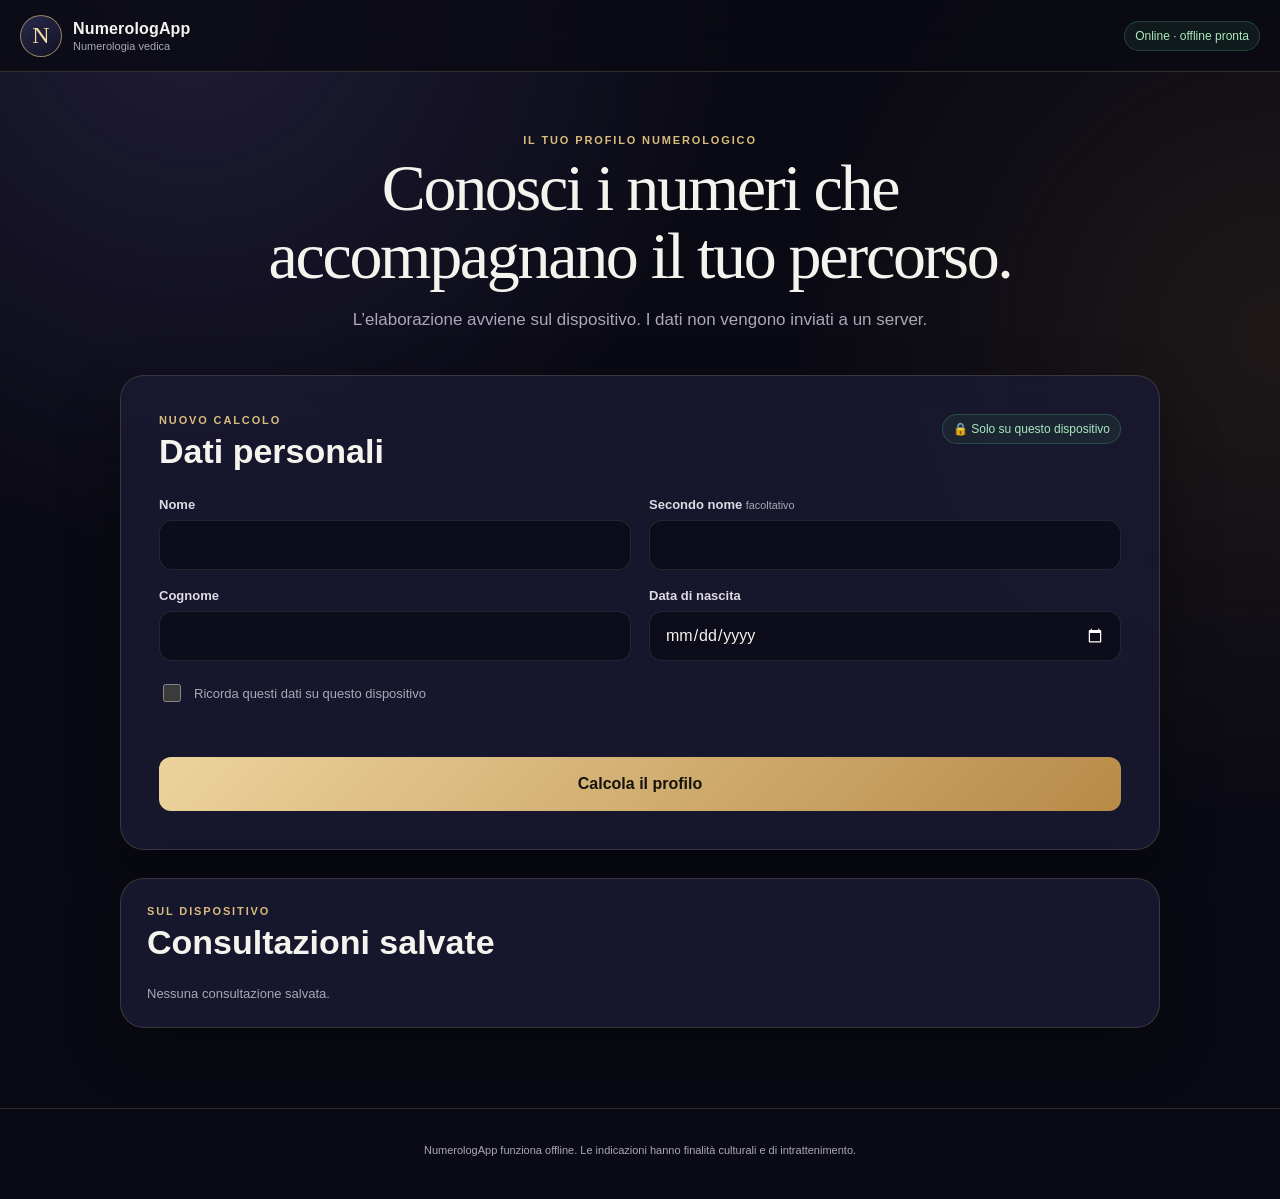
==== prisma-numerologapp/web/index.html @ dd5bd068 "Aggiungi NumerologApp per Umbrel" ====
<!doctype html>
<html lang="it">
<head>
  <meta charset="UTF-8">
  <meta name="viewport" content="width=device-width, initial-scale=1, viewport-fit=cover">
  <meta name="theme-color" content="#0d0d1a">
  <meta name="description" content="Numerologia vedica, disponibile anche offline.">
  <meta http-equiv="Content-Security-Policy" content="default-src 'self' data: blob: capacitor:; script-src 'self'; style-src 'self' 'unsafe-inline'; img-src 'self' data:; connect-src 'self' capacitor:">
  <link rel="manifest" href="./manifest.webmanifest">
  <link rel="icon" href="./icons/icon.svg" type="image/svg+xml">
  <link rel="apple-touch-icon" href="./icons/icon-1024.png">
  <link rel="stylesheet" href="./css/app.css">
  <title>NumerologApp</title>
</head>
<body>
  <header class="app-header">
    <a class="brand" href="./" aria-label="NumerologApp, pagina iniziale">
      <span class="brand-mark" aria-hidden="true">N</span>
      <span>
        <strong>NumerologApp</strong>
        <small>Numerologia vedica</small>
      </span>
    </a>
    <div class="header-actions">
      <span id="connection-status" class="status-badge">Offline pronta</span>
      <button id="install-button" class="button button-quiet" type="button" hidden>Installa</button>
    </div>
  </header>

  <main class="page-shell">
    <section class="hero">
      <p class="eyebrow">Il tuo profilo numerologico</p>
      <h1>Conosci i numeri che accompagnano il tuo percorso.</h1>
      <p>L’elaborazione avviene sul dispositivo. I dati non vengono inviati a un server.</p>
    </section>

    <section class="card form-card" aria-labelledby="form-title">
      <div class="section-heading">
        <div>
          <p class="eyebrow">Nuovo calcolo</p>
          <h2 id="form-title">Dati personali</h2>
        </div>
        <span class="privacy-note">🔒 Solo su questo dispositivo</span>
      </div>

      <form id="profile-form" novalidate>
        <div class="form-grid">
          <label>
            <span>Nome</span>
            <input id="first-name" name="firstName" autocomplete="given-name" maxlength="80" required>
          </label>
          <label>
            <span>Secondo nome <small>facoltativo</small></span>
            <input id="middle-name" name="middleName" autocomplete="additional-name" maxlength="80">
          </label>
          <label>
            <span>Cognome</span>
            <input id="last-name" name="lastName" autocomplete="family-name" maxlength="80" required>
          </label>
          <label>
            <span>Data di nascita</span>
            <input id="birth-date" name="birthDate" type="date" autocomplete="bday" required>
          </label>
        </div>
        <label class="remember-row">
          <input id="remember-data" type="checkbox">
          <span>Ricorda questi dati su questo dispositivo</span>
        </label>
        <p id="form-error" class="error-message" role="alert" aria-live="polite"></p>
        <button id="calculate-button" class="button button-primary button-full" type="submit" disabled>
          Calcola il profilo
        </button>
      </form>
    </section>

    <section id="results" class="results" aria-live="polite" hidden>
      <div class="result-title-row">
        <div>
          <p class="eyebrow">Profilo calcolato</p>
          <h2 id="person-name"></h2>
          <p id="person-date" class="muted"></p>
        </div>
        <div class="result-actions">
          <button id="share-button" class="button button-secondary" type="button">Condividi</button>
          <button id="save-button" class="button button-secondary" type="button">Salva consulto</button>
        </div>
      </div>

      <div id="number-grid" class="number-grid"></div>

      <div class="insight-grid">
        <article class="card highlight-card">
          <span class="card-icon" aria-hidden="true">✦</span>
          <div>
            <p class="eyebrow">Firma ideale</p>
            <p id="ideal-signature" class="large-value"></p>
          </div>
        </article>
        <article class="card">
          <p class="eyebrow">Giorni</p>
          <h3>Indicazioni personali</h3>
          <div class="day-groups">
            <div><span class="dot dot-good"></span><strong>Favorevoli</strong><div id="good-days" class="pill-list"></div></div>
            <div><span class="dot dot-bad"></span><strong>Da evitare</strong><div id="bad-days" class="pill-list"></div></div>
          </div>
        </article>
      </div>

      <section class="card" aria-labelledby="colors-title">
        <div class="section-heading compact">
          <div>
            <p class="eyebrow">Palette personale</p>
            <h3 id="colors-title">Colori</h3>
          </div>
        </div>
        <div class="color-columns">
          <div><h4>Favorevoli</h4><div id="good-colors" class="color-list"></div></div>
          <div><h4>Non positivi</h4><div id="bad-colors" class="color-list"></div></div>
        </div>
      </section>

      <section class="card" aria-labelledby="calendar-title">
        <div class="calendar-heading">
          <div>
            <p class="eyebrow">Calendario personale</p>
            <h3 id="calendar-title"></h3>
          </div>
          <div class="segmented-actions">
            <button id="calendar-prev" class="icon-button" type="button" aria-label="Mese precedente">‹</button>
            <button id="calendar-today" class="text-button" type="button">Oggi</button>
            <button id="calendar-next" class="icon-button" type="button" aria-label="Mese successivo">›</button>
          </div>
        </div>
        <div class="calendar-weekdays" aria-hidden="true">
          <span>Lun</span><span>Mar</span><span>Mer</span><span>Gio</span><span>Ven</span><span>Sab</span><span>Dom</span>
        </div>
        <div id="calendar-grid" class="calendar-grid"></div>
        <div class="legend"><span><i class="dot dot-good"></i>Favorevole</span><span><i class="dot dot-bad"></i>Da evitare</span><span><i class="dot dot-neutral"></i>Neutro</span></div>
      </section>

      <section class="card" aria-labelledby="week-title">
        <div class="calendar-heading">
          <div>
            <p class="eyebrow">Tutti i numeri</p>
            <h3 id="week-title">Numerologia della settimana</h3>
            <p id="week-label" class="muted"></p>
          </div>
          <div class="segmented-actions">
            <button id="week-prev" class="icon-button" type="button" aria-label="Settimana precedente">‹</button>
            <button id="week-today" class="text-button" type="button">Oggi</button>
            <button id="week-next" class="icon-button" type="button" aria-label="Settimana successiva">›</button>
          </div>
        </div>
        <div class="table-scroll"><table id="week-table" class="week-table"></table></div>
      </section>

      <section class="card" aria-labelledby="famous-title">
        <p class="eyebrow">La stessa combinazione</p>
        <h3 id="famous-title">Personaggi famosi</h3>
        <div class="table-scroll"><table><tbody id="famous-people"></tbody></table></div>
      </section>

      <details class="card reading-card" open>
        <summary>Profilo del numero psichico</summary>
        <div id="signature-text" class="reading-text"></div>
      </details>
      <details class="card reading-card">
        <summary>Combinazione con il Karma</summary>
        <div id="karma-text" class="reading-text"></div>
      </details>
    </section>

    <section class="card history-card" aria-labelledby="history-title">
      <div class="section-heading compact">
        <div>
          <p class="eyebrow">Sul dispositivo</p>
          <h2 id="history-title">Consultazioni salvate</h2>
        </div>
        <button id="clear-history" class="text-button danger" type="button" hidden>Cancella tutte</button>
      </div>
      <div id="history-list" class="history-list"></div>
      <p id="empty-history" class="empty-state">Nessuna consultazione salvata.</p>
    </section>
  </main>

  <footer>
    <p>NumerologApp funziona offline. Le indicazioni hanno finalità culturali e di intrattenimento.</p>
  </footer>

  <script type="module" src="./js/app.js"></script>
</body>
</html>
---- prisma-numerologapp/web/css/app.css ----
:root {
  color-scheme: dark;
  --bg: #0a0a14;
  --bg-soft: #101023;
  --surface: rgba(25, 25, 49, 0.86);
  --surface-solid: #191931;
  --surface-raised: #222241;
  --border: rgba(222, 199, 146, 0.18);
  --gold: #d9bc7d;
  --gold-bright: #f0d9a5;
  --text: #f5f3ed;
  --muted: #aaa8b8;
  --good: #5ecb86;
  --bad: #f06f72;
  --neutral: #77778d;
  --shadow: 0 24px 60px rgba(0, 0, 0, 0.3);
  font-family: Inter, ui-sans-serif, -apple-system, BlinkMacSystemFont, "SF Pro Text", "Segoe UI", sans-serif;
  font-synthesis: none;
}

* { box-sizing: border-box; }

html {
  min-height: 100%;
  background: var(--bg);
  scroll-behavior: smooth;
}

body {
  min-height: 100vh;
  margin: 0;
  color: var(--text);
  background:
    radial-gradient(circle at 15% 0%, rgba(70, 62, 116, 0.36), transparent 34rem),
    radial-gradient(circle at 100% 28%, rgba(121, 86, 38, 0.18), transparent 30rem),
    var(--bg);
}

button, input { font: inherit; }
button { -webkit-tap-highlight-color: transparent; }
[hidden] { display: none !important; }

.app-header {
  position: sticky;
  z-index: 20;
  top: 0;
  display: flex;
  align-items: center;
  justify-content: space-between;
  min-height: 72px;
  padding: max(12px, env(safe-area-inset-top)) max(20px, env(safe-area-inset-right)) 12px max(20px, env(safe-area-inset-left));
  border-bottom: 1px solid var(--border);
  background: rgba(10, 10, 20, 0.82);
  backdrop-filter: blur(20px);
}

.brand {
  display: flex;
  align-items: center;
  gap: 11px;
  color: inherit;
  text-decoration: none;
}

.brand-mark {
  display: grid;
  width: 42px;
  height: 42px;
  place-items: center;
  border: 1px solid rgba(217, 188, 125, 0.65);
  border-radius: 50%;
  color: var(--gold-bright);
  background: linear-gradient(145deg, #29294d, #121224);
  font-family: Georgia, serif;
  font-size: 24px;
}

.brand strong, .brand small { display: block; }
.brand strong { letter-spacing: 0.01em; }
.brand small { margin-top: 2px; color: var(--muted); font-size: 11px; }

.header-actions, .result-actions, .segmented-actions {
  display: flex;
  align-items: center;
  gap: 8px;
}

.status-badge, .privacy-note {
  border: 1px solid rgba(94, 203, 134, 0.25);
  border-radius: 999px;
  padding: 7px 10px;
  color: #a9e9bf;
  background: rgba(94, 203, 134, 0.08);
  font-size: 12px;
}

.status-badge.is-offline { color: #ddd0af; border-color: var(--border); background: rgba(217, 188, 125, 0.06); }

.page-shell {
  width: min(100% - 32px, 1040px);
  margin: 0 auto;
  padding: 44px 0 80px;
}

.hero {
  max-width: 760px;
  margin: 18px auto 42px;
  text-align: center;
}

.hero h1 {
  margin: 8px 0 16px;
  font-family: Georgia, "Times New Roman", serif;
  font-size: clamp(36px, 7vw, 66px);
  font-weight: 500;
  line-height: 1.03;
  letter-spacing: -0.035em;
}

.hero > p:last-child {
  max-width: 580px;
  margin: 0 auto;
  color: var(--muted);
  font-size: 17px;
  line-height: 1.6;
}

.eyebrow {
  margin: 0 0 6px;
  color: var(--gold);
  font-size: 11px;
  font-weight: 750;
  letter-spacing: 0.17em;
  text-transform: uppercase;
}

.card {
  border: 1px solid var(--border);
  border-radius: 24px;
  background: var(--surface);
  box-shadow: var(--shadow);
  backdrop-filter: blur(16px);
}

.form-card { padding: clamp(22px, 5vw, 38px); }

.section-heading, .result-title-row, .calendar-heading {
  display: flex;
  align-items: flex-start;
  justify-content: space-between;
  gap: 18px;
}

.section-heading { margin-bottom: 26px; }
.section-heading.compact { margin-bottom: 18px; }

h2, h3, h4, p { overflow-wrap: anywhere; }
h2, h3 { margin: 0; }
h2 { font-size: clamp(25px, 4vw, 34px); }
h3 { font-size: 20px; }
h4 { margin: 0 0 12px; color: var(--muted); font-size: 13px; }

.form-grid {
  display: grid;
  grid-template-columns: repeat(2, minmax(0, 1fr));
  gap: 18px;
}

label > span {
  display: block;
  margin: 0 0 8px;
  color: #dedbe6;
  font-size: 13px;
  font-weight: 650;
}

label small { color: var(--muted); font-weight: 400; }

input:not([type="checkbox"]) {
  width: 100%;
  min-height: 50px;
  border: 1px solid rgba(255, 255, 255, 0.1);
  border-radius: 13px;
  outline: none;
  padding: 0 15px;
  color: var(--text);
  background: rgba(7, 7, 16, 0.62);
  transition: border-color 160ms ease, box-shadow 160ms ease;
}

input:focus {
  border-color: rgba(217, 188, 125, 0.72);
  box-shadow: 0 0 0 4px rgba(217, 188, 125, 0.1);
}

.remember-row {
  display: flex;
  align-items: center;
  gap: 10px;
  margin: 20px 0;
  cursor: pointer;
}

.remember-row span { margin: 0; color: var(--muted); font-weight: 450; }
.remember-row input { width: 18px; height: 18px; accent-color: var(--gold); }

.button, .icon-button, .text-button {
  min-height: 42px;
  border: 0;
  border-radius: 12px;
  cursor: pointer;
  transition: transform 140ms ease, filter 140ms ease, background 140ms ease;
}

.button:active, .icon-button:active, .text-button:active { transform: scale(0.97); }
.button:disabled { cursor: wait; opacity: 0.48; }
.button { padding: 0 17px; font-weight: 700; }
.button-full { width: 100%; min-height: 54px; }
.button-primary { color: #17120a; background: linear-gradient(135deg, #ecd39d, #b88a47); }
.button-secondary { color: var(--text); background: var(--surface-raised); }
.button-quiet { min-height: 36px; color: var(--gold-bright); background: rgba(217, 188, 125, 0.1); }
.button:hover, .icon-button:hover, .text-button:hover { filter: brightness(1.1); }

.error-message {
  min-height: 20px;
  margin: 4px 0 12px;
  color: #ff999b;
  font-size: 13px;
}

.results { display: grid; gap: 20px; margin-top: 42px; }
.result-title-row { align-items: center; padding: 4px 2px 8px; }
.muted { margin: 6px 0 0; color: var(--muted); }

.number-grid {
  display: grid;
  grid-template-columns: repeat(4, minmax(0, 1fr));
  gap: 12px;
}

.number-card {
  position: relative;
  overflow: hidden;
  min-height: 180px;
  border: 1px solid var(--border);
  border-radius: 22px;
  padding: 20px;
  background: linear-gradient(160deg, rgba(43, 43, 79, 0.95), rgba(19, 19, 39, 0.95));
}

.number-card::after {
  position: absolute;
  right: -26px;
  bottom: -48px;
  width: 120px;
  height: 120px;
  border: 1px solid rgba(217, 188, 125, 0.13);
  border-radius: 50%;
  content: '';
}

.number-label { color: var(--muted); font-size: 12px; font-weight: 700; text-transform: uppercase; }
.number-value { margin: 8px 0 2px; color: var(--gold-bright); font-family: Georgia, serif; font-size: 64px; line-height: 1; }
.number-planet { font-weight: 700; }
.number-energy { margin-top: 5px; color: var(--muted); font-size: 12px; }

.insight-grid { display: grid; grid-template-columns: 0.8fr 1.2fr; gap: 20px; }
.insight-grid > .card, .results > .card { padding: 26px; }

.highlight-card {
  display: flex;
  align-items: center;
  gap: 20px;
  background: linear-gradient(145deg, rgba(82, 61, 30, 0.75), rgba(31, 27, 38, 0.92));
}

.card-icon {
  display: grid;
  flex: 0 0 auto;
  width: 58px;
  height: 58px;
  place-items: center;
  border: 1px solid rgba(240, 217, 165, 0.32);
  border-radius: 50%;
  color: var(--gold-bright);
  font-size: 30px;
}

.large-value { margin: 4px 0 0; color: var(--gold-bright); font-family: Georgia, serif; font-size: 36px; }
.day-groups { display: grid; grid-template-columns: repeat(2, minmax(0, 1fr)); gap: 18px; margin-top: 16px; }
.day-groups strong { font-size: 13px; }

.dot {
  display: inline-block;
  width: 9px;
  height: 9px;
  margin-right: 7px;
  border-radius: 50%;
}
.dot-good { background: var(--good); box-shadow: 0 0 10px rgba(94, 203, 134, 0.5); }
.dot-bad { background: var(--bad); box-shadow: 0 0 10px rgba(240, 111, 114, 0.45); }
.dot-neutral { background: var(--neutral); }

.pill-list { display: flex; flex-wrap: wrap; gap: 6px; margin-top: 10px; }
.pill { min-width: 30px; border-radius: 8px; padding: 6px 8px; text-align: center; background: rgba(255, 255, 255, 0.055); font-size: 12px; }

.color-columns { display: grid; grid-template-columns: repeat(2, minmax(0, 1fr)); gap: 28px; }
.color-list { display: flex; flex-wrap: wrap; gap: 10px; }
.color-chip { display: flex; align-items: center; gap: 8px; border: 1px solid rgba(255, 255, 255, 0.07); border-radius: 999px; padding: 7px 11px 7px 7px; color: #dedce6; background: rgba(0, 0, 0, 0.16); font-size: 12px; }
.color-swatch { width: 24px; height: 24px; border: 1px solid rgba(255, 255, 255, 0.18); border-radius: 50%; }

.calendar-heading { align-items: center; margin-bottom: 20px; }
.icon-button, .text-button { color: var(--text); background: rgba(255, 255, 255, 0.055); }
.icon-button { width: 42px; padding: 0; font-size: 25px; }
.text-button { padding: 0 13px; font-size: 12px; font-weight: 700; }
.text-button.danger { color: #ff999b; }

.calendar-weekdays, .calendar-grid { display: grid; grid-template-columns: repeat(7, 1fr); gap: 5px; }
.calendar-weekdays { margin-bottom: 6px; color: var(--muted); text-align: center; font-size: 10px; font-weight: 750; text-transform: uppercase; }
.calendar-day { position: relative; display: grid; min-height: 58px; place-items: center; border-radius: 12px; background: rgba(255, 255, 255, 0.035); font-size: 13px; }
.calendar-day.blank { background: transparent; }
.calendar-day.today { outline: 1px solid var(--gold); color: var(--gold-bright); font-weight: 800; }
.calendar-day::after { position: absolute; bottom: 8px; width: 5px; height: 5px; border-radius: 50%; content: ''; background: var(--neutral); }
.calendar-day.good::after { background: var(--good); }
.calendar-day.bad::after { background: var(--bad); }
.calendar-day.blank::after { display: none; }

.legend { display: flex; flex-wrap: wrap; gap: 18px; margin-top: 16px; color: var(--muted); font-size: 11px; }
.legend .dot { margin-right: 5px; }

.table-scroll { overflow-x: auto; margin-top: 14px; -webkit-overflow-scrolling: touch; }
table { width: 100%; border-collapse: collapse; }
th, td { border-bottom: 1px solid rgba(255, 255, 255, 0.06); padding: 11px 10px; text-align: left; font-size: 13px; }
th { color: var(--muted); font-size: 10px; text-transform: uppercase; }
.week-table th:not(:first-child), .week-table td:not(:first-child) { text-align: center; }
.week-table td:first-child { min-width: 110px; font-weight: 650; }
.week-dot { display: inline-block; width: 11px; height: 11px; border-radius: 50%; background: var(--neutral); }
.week-dot.good { background: var(--good); }
.week-dot.bad { background: var(--bad); }

.reading-card { padding: 0 !important; }
.reading-card summary { cursor: pointer; list-style: none; padding: 24px 26px; color: var(--gold-bright); font-size: 17px; font-weight: 750; }
.reading-card summary::-webkit-details-marker { display: none; }
.reading-card summary::after { float: right; content: '+'; font-size: 22px; font-weight: 400; }
.reading-card[open] summary::after { content: '−'; }
.reading-text { border-top: 1px solid var(--border); padding: 24px 26px 30px; color: #d8d5df; white-space: pre-wrap; font-family: Georgia, serif; font-size: 16px; line-height: 1.72; }

.history-card { margin-top: 28px; padding: 26px; }
.history-list { display: grid; gap: 10px; }
.history-item { display: flex; align-items: center; justify-content: space-between; gap: 14px; border: 1px solid rgba(255, 255, 255, 0.06); border-radius: 14px; padding: 14px; background: rgba(255, 255, 255, 0.025); }
.history-main { flex: 1; min-width: 0; border: 0; color: var(--text); background: transparent; text-align: left; cursor: pointer; }
.history-main strong, .history-main span { display: block; }
.history-main span { margin-top: 3px; color: var(--muted); font-size: 11px; }
.history-delete { flex: 0 0 auto; border: 0; padding: 8px; color: #ff999b; background: transparent; cursor: pointer; }
.empty-state { margin: 6px 0 0; color: var(--muted); font-size: 13px; }

footer { padding: 24px max(20px, env(safe-area-inset-right)) max(32px, env(safe-area-inset-bottom)) max(20px, env(safe-area-inset-left)); border-top: 1px solid var(--border); color: var(--muted); text-align: center; font-size: 11px; }

@media (max-width: 760px) {
  .page-shell { width: min(100% - 22px, 640px); padding-top: 22px; }
  .hero { margin-bottom: 28px; }
  .hero h1 { font-size: clamp(35px, 11vw, 52px); }
  .status-badge { display: none; }
  .section-heading, .result-title-row { align-items: stretch; flex-direction: column; }
  .privacy-note { align-self: flex-start; }
  .form-grid { grid-template-columns: 1fr; }
  .number-grid { grid-template-columns: repeat(2, minmax(0, 1fr)); }
  .number-card { min-height: 155px; }
  .number-value { font-size: 52px; }
  .insight-grid, .color-columns { grid-template-columns: 1fr; }
  .result-actions .button { flex: 1; }
  .calendar-heading { align-items: flex-start; }
  .calendar-day { min-height: 48px; }
}

@media (max-width: 390px) {
  .app-header { padding-left: 14px; padding-right: 14px; }
  .brand small { display: none; }
  .form-card, .insight-grid > .card, .results > .card, .history-card { padding: 20px; }
  .number-card { padding: 16px; }
  .calendar-heading { flex-direction: column; }
}

@media (prefers-reduced-motion: reduce) {
  html { scroll-behavior: auto; }
  *, *::before, *::after { transition-duration: 0.01ms !important; }
}
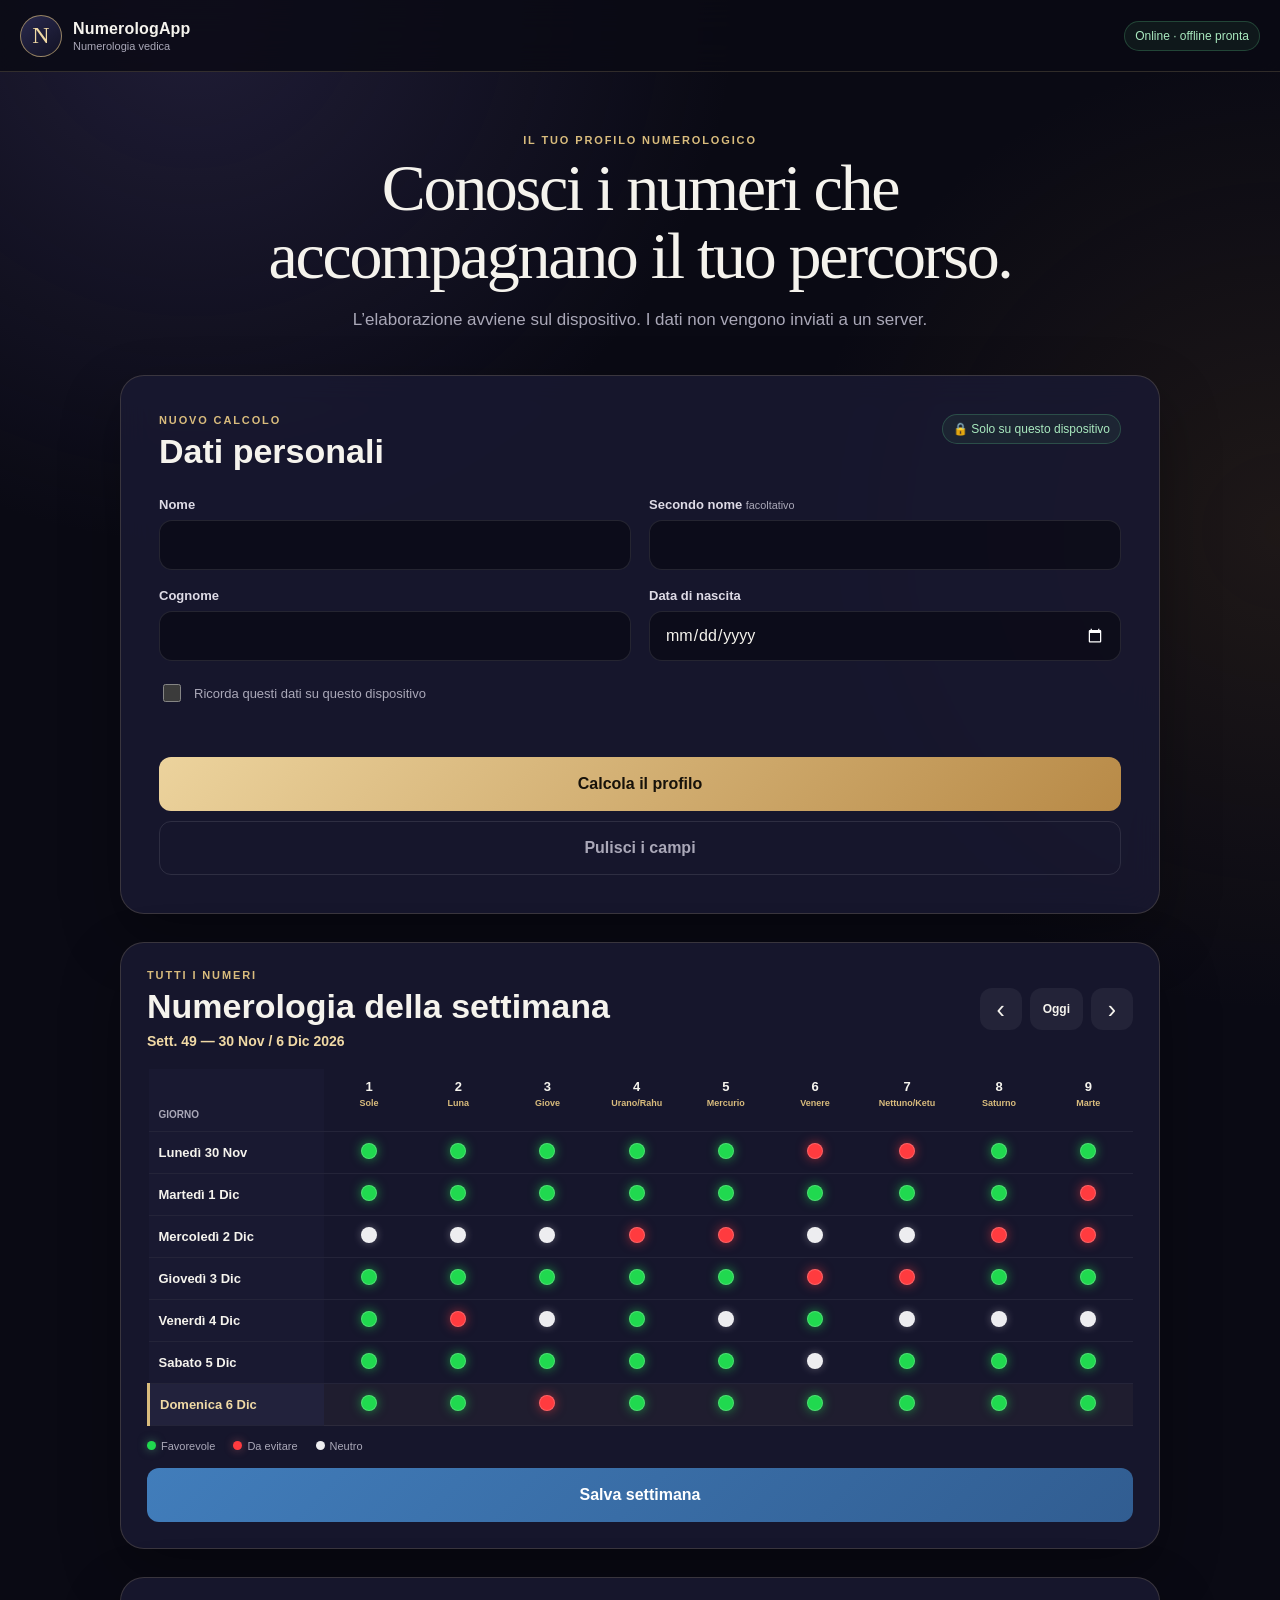
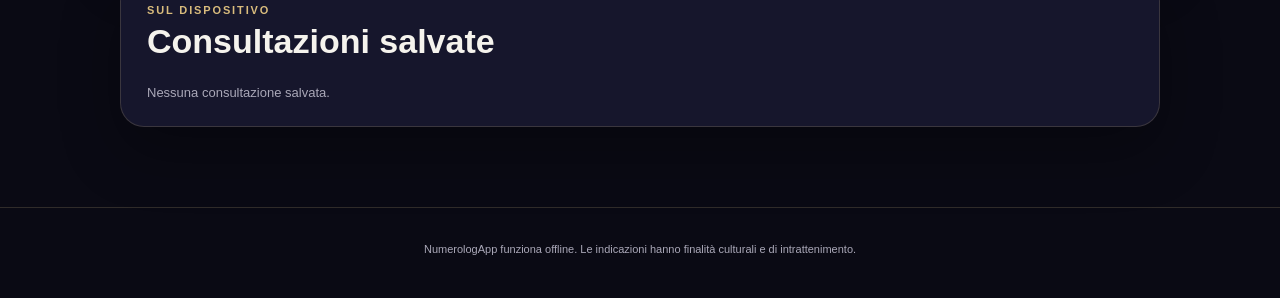
==== commit 37f0eb66: "Update NumerologApp to 1.0.2" ====
--- a/prisma-numerologapp/web/index.html
+++ b/prisma-numerologapp/web/index.html
@@ -70,6 +70,9 @@
         <button id="calculate-button" class="button button-primary button-full" type="submit" disabled>
           Calcola il profilo
         </button>
+        <button id="clear-form" class="button button-clear button-full" type="button">
+          Pulisci i campi
+        </button>
       </form>
     </section>
 
@@ -86,88 +89,116 @@
         </div>
       </div>
 
-      <div id="number-grid" class="number-grid"></div>
-
-      <div class="insight-grid">
-        <article class="card highlight-card">
-          <span class="card-icon" aria-hidden="true">✦</span>
-          <div>
-            <p class="eyebrow">Firma ideale</p>
-            <p id="ideal-signature" class="large-value"></p>
-          </div>
+      <nav class="profile-tabs" role="tablist" aria-label="Sezioni del profilo numerologico">
+        <button id="tab-summary" class="profile-tab is-active" type="button" role="tab" aria-selected="true" aria-controls="panel-summary" data-profile-tab="summary">📊 Riepilogo</button>
+        <button id="tab-character" class="profile-tab" type="button" role="tab" aria-selected="false" aria-controls="panel-character" data-profile-tab="character" tabindex="-1">🌟 Numero del Carattere</button>
+        <button id="tab-karma" class="profile-tab" type="button" role="tab" aria-selected="false" aria-controls="panel-karma" data-profile-tab="karma" tabindex="-1">⚡ Karma</button>
+        <button id="tab-calendar" class="profile-tab" type="button" role="tab" aria-selected="false" aria-controls="panel-calendar" data-profile-tab="calendar" tabindex="-1">📅 Calendario</button>
+        <button id="tab-colors" class="profile-tab" type="button" role="tab" aria-selected="false" aria-controls="panel-colors" data-profile-tab="colors" tabindex="-1">🎨 Colori</button>
+      </nav>
+
+      <section id="panel-summary" class="profile-panel is-active" role="tabpanel" aria-labelledby="tab-summary" data-profile-panel="summary">
+        <div id="number-grid" class="number-grid"></div>
+
+        <div class="insight-grid">
+          <article class="card highlight-card">
+            <span class="card-icon" aria-hidden="true">✦</span>
+            <div>
+              <p class="eyebrow">Firma ideale</p>
+              <p id="ideal-signature" class="large-value"></p>
+            </div>
+          </article>
+          <article class="card">
+            <p class="eyebrow">Giorni</p>
+            <h3>Indicazioni personali</h3>
+            <div class="day-groups">
+              <div><span class="dot dot-good"></span><strong>Favorevoli</strong><div id="good-days" class="pill-list"></div></div>
+              <div><span class="dot dot-bad"></span><strong>Da evitare</strong><div id="bad-days" class="pill-list"></div></div>
+            </div>
+          </article>
+        </div>
+
+        <section class="card" aria-labelledby="famous-title">
+          <p class="eyebrow">La stessa combinazione</p>
+          <h3 id="famous-title">Personaggi famosi</h3>
+          <div class="table-scroll"><table><tbody id="famous-people"></tbody></table></div>
+        </section>
+      </section>
+
+      <section id="panel-character" class="profile-panel" role="tabpanel" aria-labelledby="tab-character" data-profile-panel="character" hidden>
+        <article class="card reading-panel-card">
+          <p class="eyebrow">Profilo personale</p>
+          <h3>🌟 Numero del Carattere</h3>
+          <div id="signature-text" class="reading-text"></div>
         </article>
-        <article class="card">
-          <p class="eyebrow">Giorni</p>
-          <h3>Indicazioni personali</h3>
-          <div class="day-groups">
-            <div><span class="dot dot-good"></span><strong>Favorevoli</strong><div id="good-days" class="pill-list"></div></div>
-            <div><span class="dot dot-bad"></span><strong>Da evitare</strong><div id="bad-days" class="pill-list"></div></div>
-          </div>
+      </section>
+
+      <section id="panel-karma" class="profile-panel" role="tabpanel" aria-labelledby="tab-karma" data-profile-panel="karma" hidden>
+        <article class="card reading-panel-card">
+          <p class="eyebrow">Combinazione personale</p>
+          <h3>⚡ Psichico × Karma</h3>
+          <div id="karma-text" class="reading-text"></div>
         </article>
-      </div>
-
-      <section class="card" aria-labelledby="colors-title">
-        <div class="section-heading compact">
-          <div>
-            <p class="eyebrow">Palette personale</p>
-            <h3 id="colors-title">Colori</h3>
-          </div>
-        </div>
-        <div class="color-columns">
-          <div><h4>Favorevoli</h4><div id="good-colors" class="color-list"></div></div>
-          <div><h4>Non positivi</h4><div id="bad-colors" class="color-list"></div></div>
-        </div>
-      </section>
-
-      <section class="card" aria-labelledby="calendar-title">
-        <div class="calendar-heading">
-          <div>
-            <p class="eyebrow">Calendario personale</p>
-            <h3 id="calendar-title"></h3>
-          </div>
-          <div class="segmented-actions">
-            <button id="calendar-prev" class="icon-button" type="button" aria-label="Mese precedente">‹</button>
-            <button id="calendar-today" class="text-button" type="button">Oggi</button>
-            <button id="calendar-next" class="icon-button" type="button" aria-label="Mese successivo">›</button>
-          </div>
-        </div>
-        <div class="calendar-weekdays" aria-hidden="true">
-          <span>Lun</span><span>Mar</span><span>Mer</span><span>Gio</span><span>Ven</span><span>Sab</span><span>Dom</span>
-        </div>
-        <div id="calendar-grid" class="calendar-grid"></div>
-        <div class="legend"><span><i class="dot dot-good"></i>Favorevole</span><span><i class="dot dot-bad"></i>Da evitare</span><span><i class="dot dot-neutral"></i>Neutro</span></div>
-      </section>
-
-      <section class="card" aria-labelledby="week-title">
-        <div class="calendar-heading">
-          <div>
-            <p class="eyebrow">Tutti i numeri</p>
-            <h3 id="week-title">Numerologia della settimana</h3>
-            <p id="week-label" class="muted"></p>
-          </div>
-          <div class="segmented-actions">
-            <button id="week-prev" class="icon-button" type="button" aria-label="Settimana precedente">‹</button>
-            <button id="week-today" class="text-button" type="button">Oggi</button>
-            <button id="week-next" class="icon-button" type="button" aria-label="Settimana successiva">›</button>
-          </div>
-        </div>
-        <div class="table-scroll"><table id="week-table" class="week-table"></table></div>
-      </section>
-
-      <section class="card" aria-labelledby="famous-title">
-        <p class="eyebrow">La stessa combinazione</p>
-        <h3 id="famous-title">Personaggi famosi</h3>
-        <div class="table-scroll"><table><tbody id="famous-people"></tbody></table></div>
-      </section>
-
-      <details class="card reading-card" open>
-        <summary>Profilo del numero psichico</summary>
-        <div id="signature-text" class="reading-text"></div>
-      </details>
-      <details class="card reading-card">
-        <summary>Combinazione con il Karma</summary>
-        <div id="karma-text" class="reading-text"></div>
-      </details>
+      </section>
+
+      <section id="panel-calendar" class="profile-panel" role="tabpanel" aria-labelledby="tab-calendar" data-profile-panel="calendar" hidden>
+        <section class="card" aria-labelledby="calendar-title">
+          <div class="calendar-heading">
+            <div>
+              <p class="eyebrow">Calendario personale</p>
+              <h3 id="calendar-title"></h3>
+            </div>
+            <div class="segmented-actions">
+              <button id="calendar-prev" class="icon-button" type="button" aria-label="Mese precedente">‹</button>
+              <button id="calendar-today" class="text-button" type="button">Oggi</button>
+              <button id="calendar-next" class="icon-button" type="button" aria-label="Mese successivo">›</button>
+            </div>
+          </div>
+          <div class="calendar-weekdays" aria-hidden="true">
+            <span>Lun</span><span>Mar</span><span>Mer</span><span>Gio</span><span>Ven</span><span>Sab</span><span>Dom</span>
+          </div>
+          <div id="calendar-grid" class="calendar-grid"></div>
+          <div class="legend"><span><i class="dot dot-good"></i>Favorevole</span><span><i class="dot dot-bad"></i>Da evitare</span><span><i class="dot dot-neutral"></i>Neutro</span></div>
+        </section>
+      </section>
+
+      <section id="panel-colors" class="profile-panel" role="tabpanel" aria-labelledby="tab-colors" data-profile-panel="colors" hidden>
+        <section class="card" aria-labelledby="colors-title">
+          <div class="section-heading compact">
+            <div>
+              <p class="eyebrow">Palette personale</p>
+              <h3 id="colors-title">Colori</h3>
+            </div>
+          </div>
+          <div class="color-columns">
+            <div><h4>Favorevoli</h4><div id="good-colors" class="color-list"></div></div>
+            <div><h4>Non positivi</h4><div id="bad-colors" class="color-list"></div></div>
+          </div>
+        </section>
+      </section>
+    </section>
+
+    <section class="card week-card" aria-labelledby="week-title">
+      <div class="calendar-heading">
+        <div>
+          <p class="eyebrow">Tutti i numeri</p>
+          <h2 id="week-title">Numerologia della settimana</h2>
+          <p id="week-label" class="week-label"></p>
+        </div>
+        <div class="segmented-actions">
+          <button id="week-prev" class="icon-button" type="button" aria-label="Settimana precedente">‹</button>
+          <button id="week-today" class="text-button" type="button">Oggi</button>
+          <button id="week-next" class="icon-button" type="button" aria-label="Settimana successiva">›</button>
+        </div>
+      </div>
+      <p class="week-scroll-hint">Scorri orizzontalmente per vedere tutti i numeri e i pianeti.</p>
+      <div class="table-scroll week-scroll"><table id="week-table" class="week-table"></table></div>
+      <div class="legend week-legend" aria-label="Legenda della settimana">
+        <span><i class="dot dot-good"></i>Favorevole</span>
+        <span><i class="dot dot-bad"></i>Da evitare</span>
+        <span><i class="dot dot-neutral"></i>Neutro</span>
+      </div>
+      <button id="save-week" class="button button-full week-save-button" type="button">Salva settimana</button>
     </section>
 
     <section class="card history-card" aria-labelledby="history-title">
--- a/prisma-numerologapp/web/css/app.css
+++ b/prisma-numerologapp/web/css/app.css
@@ -10,9 +10,9 @@
   --gold-bright: #f0d9a5;
   --text: #f5f3ed;
   --muted: #aaa8b8;
-  --good: #5ecb86;
-  --bad: #f06f72;
-  --neutral: #77778d;
+  --good: #20d94f;
+  --bad: #ff3b3f;
+  --neutral: #ededf0;
   --shadow: 0 24px 60px rgba(0, 0, 0, 0.3);
   font-family: Inter, ui-sans-serif, -apple-system, BlinkMacSystemFont, "SF Pro Text", "Segoe UI", sans-serif;
   font-synthesis: none;
@@ -218,6 +218,7 @@
 .button-full { width: 100%; min-height: 54px; }
 .button-primary { color: #17120a; background: linear-gradient(135deg, #ecd39d, #b88a47); }
 .button-secondary { color: var(--text); background: var(--surface-raised); }
+.button-clear { margin-top: 10px; border: 1px solid rgba(255, 255, 255, 0.1); color: var(--muted); background: transparent; }
 .button-quiet { min-height: 36px; color: var(--gold-bright); background: rgba(217, 188, 125, 0.1); }
 .button:hover, .icon-button:hover, .text-button:hover { filter: brightness(1.1); }
 
@@ -231,6 +232,41 @@
 .results { display: grid; gap: 20px; margin-top: 42px; }
 .result-title-row { align-items: center; padding: 4px 2px 8px; }
 .muted { margin: 6px 0 0; color: var(--muted); }
+
+.profile-tabs {
+  position: sticky;
+  z-index: 12;
+  top: 74px;
+  display: flex;
+  gap: 7px;
+  overflow-x: auto;
+  margin: -4px -8px 0;
+  padding: 10px 8px 12px;
+  background: linear-gradient(180deg, rgba(10, 10, 20, 0.96) 72%, rgba(10, 10, 20, 0));
+  scrollbar-width: none;
+  -webkit-overflow-scrolling: touch;
+}
+.profile-tabs::-webkit-scrollbar { display: none; }
+.profile-tab {
+  flex: 0 0 auto;
+  min-height: 40px;
+  border: 1px solid #30305a;
+  border-radius: 999px;
+  padding: 0 15px;
+  color: var(--muted);
+  background: #121226;
+  font-size: 13px;
+  white-space: nowrap;
+  cursor: pointer;
+  transition: color 160ms ease, border-color 160ms ease, background 160ms ease, transform 140ms ease;
+}
+.profile-tab:hover { color: var(--text); border-color: #474779; }
+.profile-tab:active { transform: scale(0.97); }
+.profile-tab:focus-visible { outline: 2px solid #8cc6ff; outline-offset: 2px; }
+.profile-tab.is-active { border-color: #3978b8; color: #fff; background: #356fa9; }
+.profile-panel { display: grid; gap: 20px; }
+.profile-panel[hidden] { display: none; }
+.profile-panel > .card { padding: 26px; }
 
 .number-grid {
   display: grid;
@@ -320,9 +356,10 @@
 .calendar-day { position: relative; display: grid; min-height: 58px; place-items: center; border-radius: 12px; background: rgba(255, 255, 255, 0.035); font-size: 13px; }
 .calendar-day.blank { background: transparent; }
 .calendar-day.today { outline: 1px solid var(--gold); color: var(--gold-bright); font-weight: 800; }
-.calendar-day::after { position: absolute; bottom: 8px; width: 5px; height: 5px; border-radius: 50%; content: ''; background: var(--neutral); }
+.calendar-day::after { position: absolute; bottom: 7px; width: 8px; height: 8px; border-radius: 50%; content: ''; background: var(--neutral); box-shadow: 0 0 8px rgba(237, 237, 240, 0.28); }
 .calendar-day.good::after { background: var(--good); }
-.calendar-day.bad::after { background: var(--bad); }
+.calendar-day.good::after { box-shadow: 0 0 9px rgba(32, 217, 79, 0.58); }
+.calendar-day.bad::after { background: var(--bad); box-shadow: 0 0 9px rgba(255, 59, 63, 0.52); }
 .calendar-day.blank::after { display: none; }
 
 .legend { display: flex; flex-wrap: wrap; gap: 18px; margin-top: 16px; color: var(--muted); font-size: 11px; }
@@ -332,18 +369,29 @@
 table { width: 100%; border-collapse: collapse; }
 th, td { border-bottom: 1px solid rgba(255, 255, 255, 0.06); padding: 11px 10px; text-align: left; font-size: 13px; }
 th { color: var(--muted); font-size: 10px; text-transform: uppercase; }
+.week-card { margin-top: 28px; padding: 26px; }
+.week-label { margin: 7px 0 0; color: var(--gold-bright); font-size: 14px; font-weight: 700; }
+.week-scroll-hint { display: none; margin: 0 0 8px; color: var(--muted); font-size: 11px; }
+.week-table { min-width: 850px; }
+.week-table th { vertical-align: bottom; }
 .week-table th:not(:first-child), .week-table td:not(:first-child) { text-align: center; }
-.week-table td:first-child { min-width: 110px; font-weight: 650; }
-.week-dot { display: inline-block; width: 11px; height: 11px; border-radius: 50%; background: var(--neutral); }
-.week-dot.good { background: var(--good); }
-.week-dot.bad { background: var(--bad); }
-
-.reading-card { padding: 0 !important; }
-.reading-card summary { cursor: pointer; list-style: none; padding: 24px 26px; color: var(--gold-bright); font-size: 17px; font-weight: 750; }
-.reading-card summary::-webkit-details-marker { display: none; }
-.reading-card summary::after { float: right; content: '+'; font-size: 22px; font-weight: 400; }
-.reading-card[open] summary::after { content: '−'; }
-.reading-text { border-top: 1px solid var(--border); padding: 24px 26px 30px; color: #d8d5df; white-space: pre-wrap; font-family: Georgia, serif; font-size: 16px; line-height: 1.72; }
+.week-table th:not(:first-child), .week-table td:not(:first-child) { min-width: 72px; }
+.week-table th:first-child, .week-table td:first-child { position: sticky; left: 0; z-index: 2; min-width: 142px; background: #191931; }
+.week-table thead th:first-child { z-index: 3; }
+.week-number, .week-planet { display: block; }
+.week-number { color: var(--text); font-size: 13px; line-height: 1; }
+.week-planet { min-height: 22px; margin-top: 5px; color: var(--gold); font-size: 9px; line-height: 1.15; text-transform: none; }
+.week-table td:first-child { font-weight: 650; }
+.week-today-row td { background: rgba(217, 188, 125, 0.045); }
+.week-today-row td:first-child { border-left: 3px solid var(--gold); color: var(--gold-bright); background: #22223c; }
+.week-dot { display: inline-block; width: 16px; height: 16px; border: 1px solid rgba(255, 255, 255, 0.2); border-radius: 50%; background: var(--neutral); box-shadow: 0 0 8px rgba(237, 237, 240, 0.32); }
+.week-dot.good { background: var(--good); box-shadow: 0 0 11px rgba(32, 217, 79, 0.62); }
+.week-dot.bad { background: var(--bad); box-shadow: 0 0 11px rgba(255, 59, 63, 0.58); }
+.week-legend { margin-top: 14px; }
+.week-save-button { margin-top: 16px; color: #fff; background: linear-gradient(135deg, #417dbb, #315d91); }
+
+.reading-panel-card > h3 { color: var(--gold-bright); }
+.reading-text { margin-top: 20px; border-top: 1px solid var(--border); padding-top: 22px; color: #d8d5df; white-space: pre-wrap; font-family: Georgia, serif; font-size: 16px; line-height: 1.72; }
 
 .history-card { margin-top: 28px; padding: 26px; }
 .history-list { display: grid; gap: 10px; }
@@ -369,8 +417,17 @@
   .number-value { font-size: 52px; }
   .insight-grid, .color-columns { grid-template-columns: 1fr; }
   .result-actions .button { flex: 1; }
+  .profile-tabs { top: 70px; margin-right: -11px; margin-left: -11px; padding-right: 11px; padding-left: 11px; }
+  .profile-tab { min-height: 38px; padding: 0 13px; font-size: 12px; }
+  .profile-panel > .card { padding: 20px; }
   .calendar-heading { align-items: flex-start; }
   .calendar-day { min-height: 48px; }
+  .week-card { padding: 20px; }
+  .week-scroll-hint { display: block; }
+  .week-table { min-width: 790px; }
+  .week-table th:not(:first-child), .week-table td:not(:first-child) { min-width: 66px; padding-right: 7px; padding-left: 7px; }
+  .week-table th:first-child, .week-table td:first-child { min-width: 126px; }
+  .week-dot { width: 15px; height: 15px; }
 }
 
 @media (max-width: 390px) {
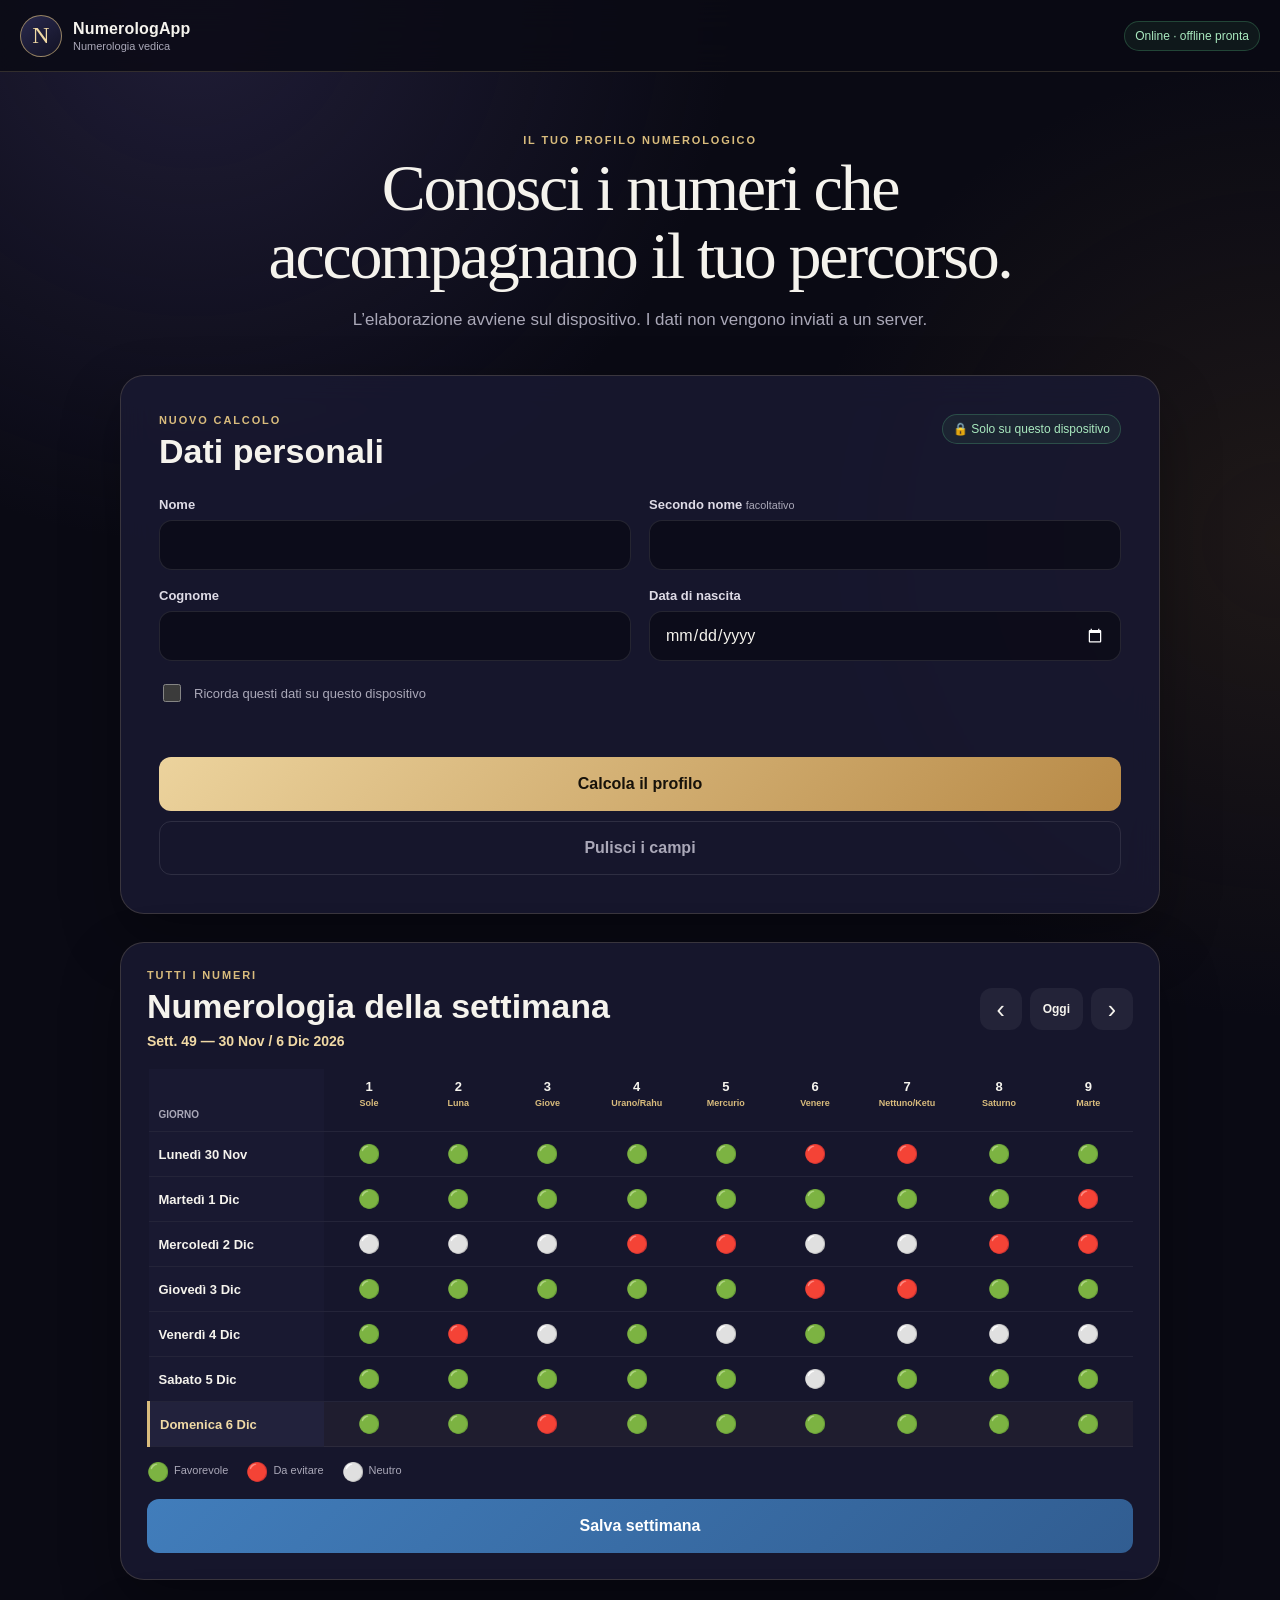
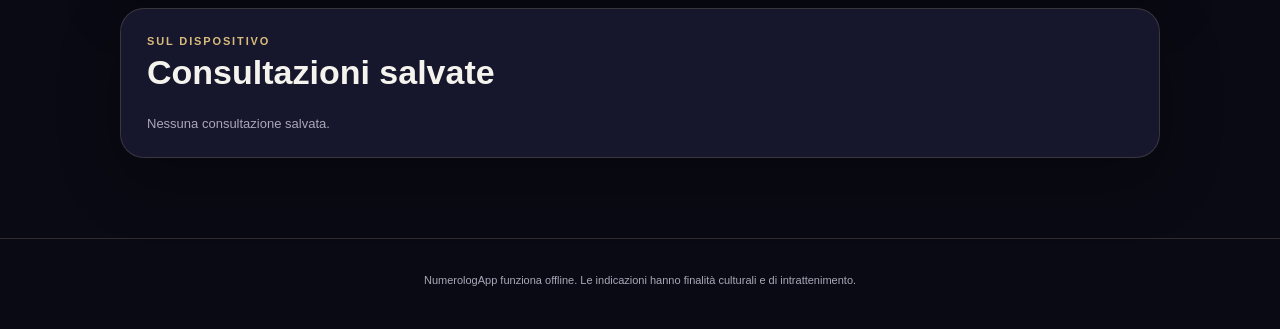
==== commit dd39895d: "Release NumerologApp 1.0.5" ====
--- a/prisma-numerologapp/web/index.html
+++ b/prisma-numerologapp/web/index.html
@@ -9,7 +9,7 @@
   <link rel="manifest" href="./manifest.webmanifest">
   <link rel="icon" href="./icons/icon.svg" type="image/svg+xml">
   <link rel="apple-touch-icon" href="./icons/icon-1024.png">
-  <link rel="stylesheet" href="./css/app.css">
+  <link rel="stylesheet" href="./css/app.css?v=1.0.5">
   <title>NumerologApp</title>
 </head>
 <body>
@@ -127,52 +127,56 @@
 
       <section id="panel-character" class="profile-panel" role="tabpanel" aria-labelledby="tab-character" data-profile-panel="character" hidden>
         <article class="card reading-panel-card">
-          <p class="eyebrow">Profilo personale</p>
-          <h3>🌟 Numero del Carattere</h3>
+          <div class="reading-panel-header">
+            <h3>🌟 Numero del Carattere</h3>
+          </div>
           <div id="signature-text" class="reading-text"></div>
         </article>
       </section>
 
       <section id="panel-karma" class="profile-panel" role="tabpanel" aria-labelledby="tab-karma" data-profile-panel="karma" hidden>
         <article class="card reading-panel-card">
-          <p class="eyebrow">Combinazione personale</p>
-          <h3>⚡ Psichico × Karma</h3>
+          <div class="reading-panel-header">
+            <h3>⚡ Psichico × Karma</h3>
+          </div>
           <div id="karma-text" class="reading-text"></div>
         </article>
       </section>
 
       <section id="panel-calendar" class="profile-panel" role="tabpanel" aria-labelledby="tab-calendar" data-profile-panel="calendar" hidden>
-        <section class="card" aria-labelledby="calendar-title">
-          <div class="calendar-heading">
-            <div>
-              <p class="eyebrow">Calendario personale</p>
-              <h3 id="calendar-title"></h3>
-            </div>
-            <div class="segmented-actions">
-              <button id="calendar-prev" class="icon-button" type="button" aria-label="Mese precedente">‹</button>
-              <button id="calendar-today" class="text-button" type="button">Oggi</button>
-              <button id="calendar-next" class="icon-button" type="button" aria-label="Mese successivo">›</button>
-            </div>
+        <section class="card personal-calendar-card" aria-labelledby="calendar-title">
+          <div class="personal-calendar-header">
+            <h3>📅 Calendario</h3>
+          </div>
+          <div class="personal-calendar-controls">
+            <button id="calendar-prev" class="calendar-nav-button" type="button" aria-label="Mese precedente">◀</button>
+            <h4 id="calendar-title" class="calendar-month-title"></h4>
+            <button id="calendar-today" class="calendar-today-button" type="button">Oggi</button>
+            <button id="calendar-next" class="calendar-nav-button" type="button" aria-label="Mese successivo">▶</button>
           </div>
           <div class="calendar-weekdays" aria-hidden="true">
             <span>Lun</span><span>Mar</span><span>Mer</span><span>Gio</span><span>Ven</span><span>Sab</span><span>Dom</span>
           </div>
           <div id="calendar-grid" class="calendar-grid"></div>
-          <div class="legend"><span><i class="dot dot-good"></i>Favorevole</span><span><i class="dot dot-bad"></i>Da evitare</span><span><i class="dot dot-neutral"></i>Neutro</span></div>
+          <div class="legend calendar-legend"><span><i class="dot dot-good"></i>Favorevole</span><span><i class="dot dot-bad"></i>Da evitare</span><span><i class="dot dot-neutral"></i>Neutro</span></div>
+          <p id="calendar-summary" class="calendar-summary"></p>
         </section>
       </section>
 
       <section id="panel-colors" class="profile-panel" role="tabpanel" aria-labelledby="tab-colors" data-profile-panel="colors" hidden>
-        <section class="card" aria-labelledby="colors-title">
-          <div class="section-heading compact">
-            <div>
-              <p class="eyebrow">Palette personale</p>
-              <h3 id="colors-title">Colori</h3>
-            </div>
-          </div>
-          <div class="color-columns">
-            <div><h4>Favorevoli</h4><div id="good-colors" class="color-list"></div></div>
-            <div><h4>Non positivi</h4><div id="bad-colors" class="color-list"></div></div>
+        <section class="card personal-colors-card" aria-labelledby="colors-title">
+          <div class="personal-colors-header">
+            <h3 id="colors-title">🎨 Palette personale</h3>
+          </div>
+          <div class="color-groups">
+            <section class="color-group color-group-good">
+              <h4>✅ Colori favorevoli</h4>
+              <div id="good-colors" class="color-list"></div>
+            </section>
+            <section class="color-group color-group-bad">
+              <h4>❌ Colori non positivi</h4>
+              <div id="bad-colors" class="color-list"></div>
+            </section>
           </div>
         </section>
       </section>
@@ -194,9 +198,9 @@
       <p class="week-scroll-hint">Scorri orizzontalmente per vedere tutti i numeri e i pianeti.</p>
       <div class="table-scroll week-scroll"><table id="week-table" class="week-table"></table></div>
       <div class="legend week-legend" aria-label="Legenda della settimana">
-        <span><i class="dot dot-good"></i>Favorevole</span>
-        <span><i class="dot dot-bad"></i>Da evitare</span>
-        <span><i class="dot dot-neutral"></i>Neutro</span>
+        <span><i class="week-status-emoji" aria-hidden="true">🟢</i>Favorevole</span>
+        <span><i class="week-status-emoji" aria-hidden="true">🔴</i>Da evitare</span>
+        <span><i class="week-status-emoji" aria-hidden="true">⚪</i>Neutro</span>
       </div>
       <button id="save-week" class="button button-full week-save-button" type="button">Salva settimana</button>
     </section>
@@ -218,6 +222,6 @@
     <p>NumerologApp funziona offline. Le indicazioni hanno finalità culturali e di intrattenimento.</p>
   </footer>
 
-  <script type="module" src="./js/app.js"></script>
+  <script type="module" src="./js/app.js?v=1.0.5"></script>
 </body>
 </html>
--- a/prisma-numerologapp/web/css/app.css
+++ b/prisma-numerologapp/web/css/app.css
@@ -237,7 +237,8 @@
   position: sticky;
   z-index: 12;
   top: 74px;
-  display: flex;
+  display: grid;
+  grid-template-columns: repeat(5, minmax(0, 1fr));
   gap: 7px;
   overflow-x: auto;
   margin: -4px -8px 0;
@@ -248,8 +249,11 @@
 }
 .profile-tabs::-webkit-scrollbar { display: none; }
 .profile-tab {
-  flex: 0 0 auto;
+  display: inline-flex;
+  min-width: 0;
   min-height: 40px;
+  align-items: center;
+  justify-content: center;
   border: 1px solid #30305a;
   border-radius: 999px;
   padding: 0 15px;
@@ -340,10 +344,36 @@
 .pill-list { display: flex; flex-wrap: wrap; gap: 6px; margin-top: 10px; }
 .pill { min-width: 30px; border-radius: 8px; padding: 6px 8px; text-align: center; background: rgba(255, 255, 255, 0.055); font-size: 12px; }
 
-.color-columns { display: grid; grid-template-columns: repeat(2, minmax(0, 1fr)); gap: 28px; }
-.color-list { display: flex; flex-wrap: wrap; gap: 10px; }
-.color-chip { display: flex; align-items: center; gap: 8px; border: 1px solid rgba(255, 255, 255, 0.07); border-radius: 999px; padding: 7px 11px 7px 7px; color: #dedce6; background: rgba(0, 0, 0, 0.16); font-size: 12px; }
-.color-swatch { width: 24px; height: 24px; border: 1px solid rgba(255, 255, 255, 0.18); border-radius: 50%; }
+.profile-panel > .personal-colors-card {
+  width: 100%;
+  margin-inline: auto;
+  padding: 20px;
+  border-radius: 14px;
+  background: #111127;
+}
+
+.personal-colors-header {
+  border-bottom: 1px solid rgba(255, 255, 255, 0.11);
+  padding: 3px 0 13px;
+}
+
+.personal-colors-header h3 {
+  color: var(--gold);
+  font-size: 14px;
+  font-weight: 800;
+  letter-spacing: 0.045em;
+  text-transform: uppercase;
+}
+
+.color-groups { display: grid; gap: 20px; margin-top: 18px; }
+.color-group h4 { margin: 0 0 10px; font-size: 13px; font-weight: 800; }
+.color-group-good h4 { color: #35d45a; }
+.color-group-bad h4 { color: #ff3b3f; }
+.color-list { display: flex; min-height: 96px; flex-wrap: wrap; align-items: flex-start; gap: 12px; border-radius: 10px; padding: 14px; color: #333; background: #fafafa; }
+.color-tile { display: grid; width: 70px; justify-items: center; gap: 6px; }
+.color-swatch { display: block; width: 70px; height: 50px; border: 1px solid rgba(0, 0, 0, 0.14); border-radius: 10px; }
+.color-name { color: #34343b; text-align: center; font-size: 11px; line-height: 1.15; }
+.color-list > .muted { color: #666; }
 
 .calendar-heading { align-items: center; margin-bottom: 20px; }
 .icon-button, .text-button { color: var(--text); background: rgba(255, 255, 255, 0.055); }
@@ -351,19 +381,74 @@
 .text-button { padding: 0 13px; font-size: 12px; font-weight: 700; }
 .text-button.danger { color: #ff999b; }
 
+.profile-panel > .personal-calendar-card {
+  width: 100%;
+  margin-inline: auto;
+  padding: 20px;
+  border-radius: 14px;
+  background: #111127;
+}
+
+.personal-calendar-header {
+  border-bottom: 1px solid rgba(255, 255, 255, 0.11);
+  padding: 3px 0 13px;
+}
+
+.personal-calendar-header h3 {
+  color: var(--gold);
+  font-size: 14px;
+  font-weight: 800;
+  letter-spacing: 0.045em;
+  text-transform: uppercase;
+}
+
+.personal-calendar-controls {
+  display: grid;
+  grid-template-columns: 40px minmax(0, 1fr) auto 40px;
+  align-items: center;
+  gap: 10px;
+  margin: 16px 0 17px;
+}
+
+.calendar-month-title {
+  margin: 0;
+  color: var(--gold);
+  text-align: center;
+  font-size: 16px;
+  font-weight: 800;
+}
+
+.calendar-nav-button, .calendar-today-button {
+  min-height: 36px;
+  border: 0;
+  border-radius: 9px;
+  color: #fff;
+  background: #356fa9;
+  cursor: pointer;
+  font-weight: 700;
+  transition: transform 140ms ease, filter 140ms ease;
+}
+
+.calendar-nav-button { width: 36px; padding: 0; font-size: 17px; }
+.calendar-today-button { padding: 0 12px; font-size: 12px; }
+.calendar-nav-button:hover, .calendar-today-button:hover { filter: brightness(1.12); }
+.calendar-nav-button:active, .calendar-today-button:active { transform: scale(0.97); }
+
 .calendar-weekdays, .calendar-grid { display: grid; grid-template-columns: repeat(7, 1fr); gap: 5px; }
 .calendar-weekdays { margin-bottom: 6px; color: var(--muted); text-align: center; font-size: 10px; font-weight: 750; text-transform: uppercase; }
-.calendar-day { position: relative; display: grid; min-height: 58px; place-items: center; border-radius: 12px; background: rgba(255, 255, 255, 0.035); font-size: 13px; }
+.calendar-day { display: grid; aspect-ratio: 1; min-width: 0; place-items: center; border-radius: 9px; color: #85849d; background: #1c1c3a; font-size: 14px; font-weight: 700; }
 .calendar-day.blank { background: transparent; }
-.calendar-day.today { outline: 1px solid var(--gold); color: var(--gold-bright); font-weight: 800; }
-.calendar-day::after { position: absolute; bottom: 7px; width: 8px; height: 8px; border-radius: 50%; content: ''; background: var(--neutral); box-shadow: 0 0 8px rgba(237, 237, 240, 0.28); }
-.calendar-day.good::after { background: var(--good); }
-.calendar-day.good::after { box-shadow: 0 0 9px rgba(32, 217, 79, 0.58); }
-.calendar-day.bad::after { background: var(--bad); box-shadow: 0 0 9px rgba(255, 59, 63, 0.52); }
-.calendar-day.blank::after { display: none; }
+.calendar-day.good { color: #fff; background: #207a3f; }
+.calendar-day.bad { color: #fff; background: #913237; }
+.calendar-day.today { color: var(--gold-bright); font-weight: 850; }
 
 .legend { display: flex; flex-wrap: wrap; gap: 18px; margin-top: 16px; color: var(--muted); font-size: 11px; }
 .legend .dot { margin-right: 5px; }
+.calendar-legend { gap: 16px; margin-top: 12px; }
+.calendar-legend .dot-good { background: #207a3f; box-shadow: none; }
+.calendar-legend .dot-bad { background: #913237; box-shadow: none; }
+.calendar-legend .dot-neutral { background: #696865; }
+.calendar-summary { margin: 10px 0 0; color: #77758e; font-size: 11px; line-height: 1.45; }
 
 .table-scroll { overflow-x: auto; margin-top: 14px; -webkit-overflow-scrolling: touch; }
 table { width: 100%; border-collapse: collapse; }
@@ -379,19 +464,49 @@
 .week-table th:first-child, .week-table td:first-child { position: sticky; left: 0; z-index: 2; min-width: 142px; background: #191931; }
 .week-table thead th:first-child { z-index: 3; }
 .week-number, .week-planet { display: block; }
+.week-planet-short, .week-day-short { display: none; }
 .week-number { color: var(--text); font-size: 13px; line-height: 1; }
 .week-planet { min-height: 22px; margin-top: 5px; color: var(--gold); font-size: 9px; line-height: 1.15; text-transform: none; }
 .week-table td:first-child { font-weight: 650; }
 .week-today-row td { background: rgba(217, 188, 125, 0.045); }
 .week-today-row td:first-child { border-left: 3px solid var(--gold); color: var(--gold-bright); background: #22223c; }
-.week-dot { display: inline-block; width: 16px; height: 16px; border: 1px solid rgba(255, 255, 255, 0.2); border-radius: 50%; background: var(--neutral); box-shadow: 0 0 8px rgba(237, 237, 240, 0.32); }
-.week-dot.good { background: var(--good); box-shadow: 0 0 11px rgba(32, 217, 79, 0.62); }
-.week-dot.bad { background: var(--bad); box-shadow: 0 0 11px rgba(255, 59, 63, 0.58); }
+.week-status-emoji { display: inline-grid; width: 22px; height: 22px; place-items: center; font-family: "Apple Color Emoji", "Segoe UI Emoji", "Noto Color Emoji", sans-serif; font-size: 18px; font-style: normal; line-height: 1; }
 .week-legend { margin-top: 14px; }
+.week-legend .week-status-emoji { margin-right: 5px; vertical-align: -4px; }
 .week-save-button { margin-top: 16px; color: #fff; background: linear-gradient(135deg, #417dbb, #315d91); }
 
-.reading-panel-card > h3 { color: var(--gold-bright); }
-.reading-text { margin-top: 20px; border-top: 1px solid var(--border); padding-top: 22px; color: #d8d5df; white-space: pre-wrap; font-family: Georgia, serif; font-size: 16px; line-height: 1.72; }
+.profile-panel > .reading-panel-card {
+  width: 100%;
+  margin-inline: auto;
+  padding: 20px;
+  border-radius: 14px;
+  background: #111127;
+}
+
+.reading-panel-header {
+  border-bottom: 1px solid rgba(255, 255, 255, 0.11);
+  padding: 3px 0 13px;
+}
+
+.reading-panel-header h3 {
+  color: var(--gold);
+  font-size: 14px;
+  font-weight: 800;
+  letter-spacing: 0.045em;
+  text-transform: uppercase;
+}
+
+.reading-text {
+  margin-top: 16px;
+  border-radius: 10px;
+  padding: 16px;
+  color: #171717;
+  background: #fffdeb;
+  white-space: pre-wrap;
+  font-family: Inter, ui-sans-serif, -apple-system, BlinkMacSystemFont, "SF Pro Text", "Segoe UI", sans-serif;
+  font-size: 16px;
+  line-height: 1.9;
+}
 
 .history-card { margin-top: 28px; padding: 26px; }
 .history-list { display: grid; gap: 10px; }
@@ -403,6 +518,10 @@
 .empty-state { margin: 6px 0 0; color: var(--muted); font-size: 13px; }
 
 footer { padding: 24px max(20px, env(safe-area-inset-right)) max(32px, env(safe-area-inset-bottom)) max(20px, env(safe-area-inset-left)); border-top: 1px solid var(--border); color: var(--muted); text-align: center; font-size: 11px; }
+
+@media (min-width: 761px) {
+  .personal-calendar-card .calendar-day { aspect-ratio: auto; min-height: 88px; }
+}
 
 @media (max-width: 760px) {
   .page-shell { width: min(100% - 22px, 640px); padding-top: 22px; }
@@ -415,19 +534,30 @@
   .number-grid { grid-template-columns: repeat(2, minmax(0, 1fr)); }
   .number-card { min-height: 155px; }
   .number-value { font-size: 52px; }
-  .insight-grid, .color-columns { grid-template-columns: 1fr; }
+  .insight-grid { grid-template-columns: 1fr; }
   .result-actions .button { flex: 1; }
   .profile-tabs { top: 70px; margin-right: -11px; margin-left: -11px; padding-right: 11px; padding-left: 11px; }
-  .profile-tab { min-height: 38px; padding: 0 13px; font-size: 12px; }
+  .profile-tabs { display: flex; }
+  .profile-tab { flex: 0 0 auto; min-height: 38px; padding: 0 13px; font-size: 12px; }
   .profile-panel > .card { padding: 20px; }
   .calendar-heading { align-items: flex-start; }
-  .calendar-day { min-height: 48px; }
-  .week-card { padding: 20px; }
-  .week-scroll-hint { display: block; }
-  .week-table { min-width: 790px; }
-  .week-table th:not(:first-child), .week-table td:not(:first-child) { min-width: 66px; padding-right: 7px; padding-left: 7px; }
-  .week-table th:first-child, .week-table td:first-child { min-width: 126px; }
-  .week-dot { width: 15px; height: 15px; }
+  .personal-calendar-controls { grid-template-columns: 38px minmax(0, 1fr) auto 38px; gap: 7px; }
+  .calendar-month-title { font-size: 15px; }
+  .calendar-day { font-size: 12px; }
+  .week-card { padding: 12px; }
+  .week-scroll-hint { display: none; }
+  .week-scroll { overflow-x: hidden; margin-top: 10px; }
+  .week-table { width: 100%; min-width: 0; table-layout: fixed; }
+  .week-table th, .week-table td { min-width: 0; padding: 8px 1px; }
+  .week-table th:not(:first-child), .week-table td:not(:first-child) { min-width: 0; padding-right: 1px; padding-left: 1px; }
+  .week-table th:first-child, .week-table td:first-child { position: static; width: 70px; min-width: 70px; padding-right: 3px; padding-left: 5px; }
+  .week-planet-full, .week-day-full { display: none; }
+  .week-planet-short, .week-day-short { display: block; }
+  .week-number { font-size: 10px; }
+  .week-planet-short { min-height: 15px; margin-top: 3px; font-size: 6.5px; white-space: nowrap; }
+  .week-day-short { font-size: 9px; white-space: nowrap; }
+  .week-table .week-status-emoji { width: 15px; height: 15px; font-size: 14px; }
+  .week-status-emoji { width: 21px; height: 21px; font-size: 17px; }
 }
 
 @media (max-width: 390px) {
@@ -436,6 +566,13 @@
   .form-card, .insight-grid > .card, .results > .card, .history-card { padding: 20px; }
   .number-card { padding: 16px; }
   .calendar-heading { flex-direction: column; }
+  .profile-panel > .personal-calendar-card { padding: 16px; }
+  .profile-panel > .personal-colors-card { padding: 16px; }
+  .profile-panel > .reading-panel-card { padding: 16px; }
+  .reading-text { padding: 14px; font-size: 15px; line-height: 1.75; }
+  .calendar-nav-button { width: 34px; }
+  .calendar-today-button { padding-right: 10px; padding-left: 10px; }
+  .calendar-weekdays, .calendar-grid { gap: 4px; }
 }
 
 @media (prefers-reduced-motion: reduce) {
